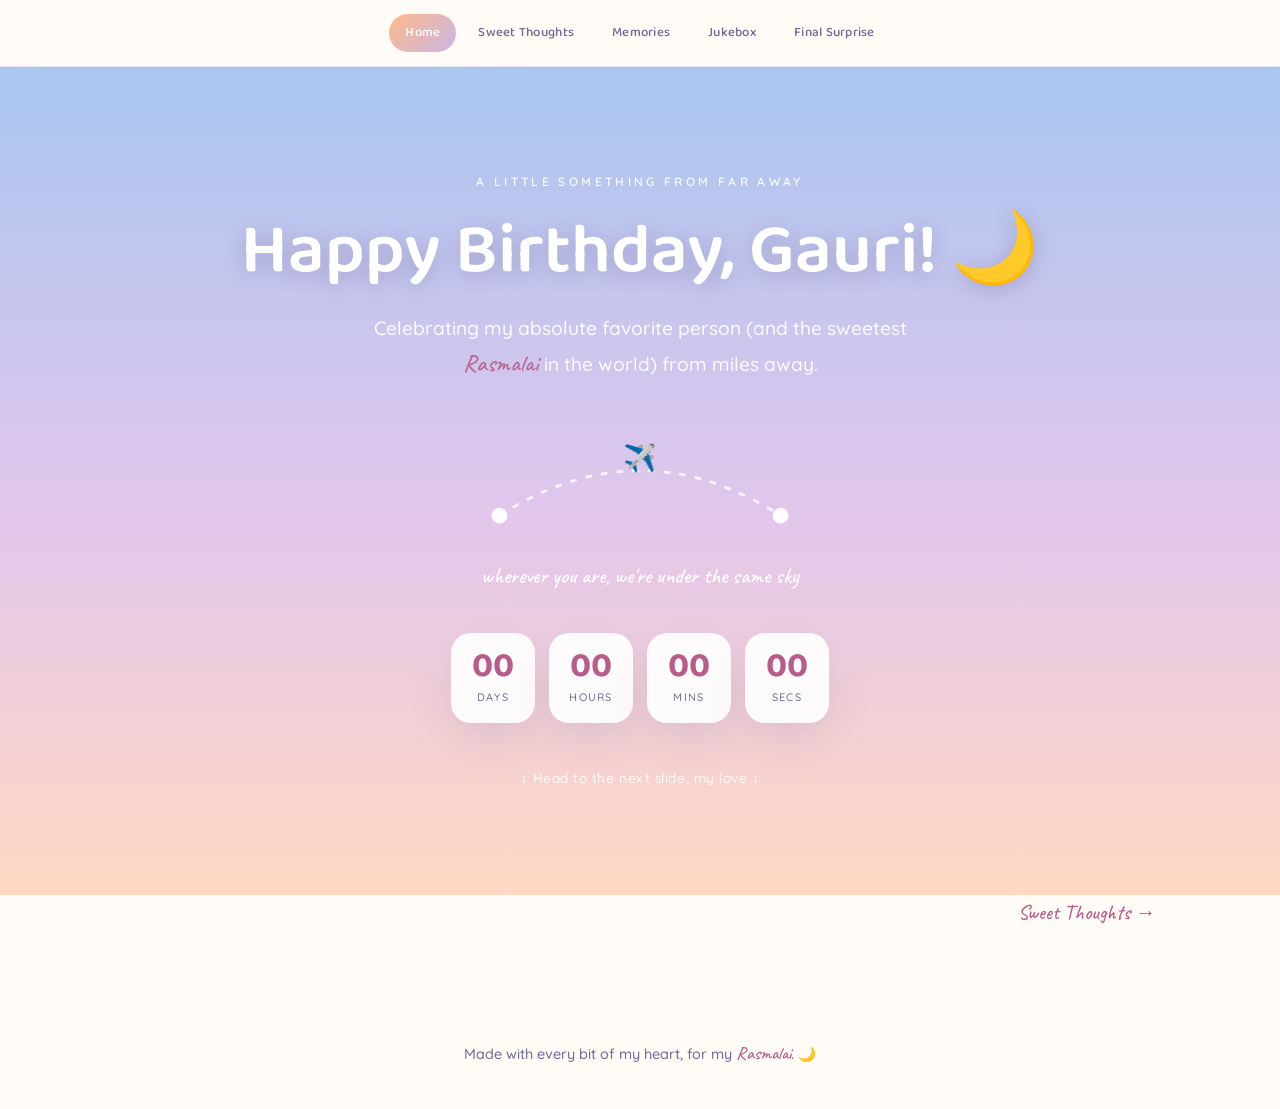
==== index.html @ 06c4f2ed "Add files via upload" ====
<!DOCTYPE html>
<html lang="en">
<head>
<meta charset="UTF-8" />
<meta name="viewport" content="width=device-width, initial-scale=1.0" />
<title>Happy Birthday, Gauri 🌙</title>
<link rel="preconnect" href="https://fonts.googleapis.com">
<link rel="preconnect" href="https://fonts.gstatic.com" crossorigin>
<link href="https://fonts.googleapis.com/css2?family=Baloo+2:wght@500;600;700;800&family=Caveat:wght@600;700&family=Quicksand:wght@400;500;600;700&display=swap" rel="stylesheet">
<link rel="stylesheet" href="css/style.css">
</head>
<body class="locked">

<div id="particle-layer" aria-hidden="true"></div>

<div id="lock-overlay">
  <div class="lock-card">
    <span class="lock-emoji">🔒🌙</span>
    <h2>Ah-ah-ah! No peeking yet, Rasmalai.</h2>
    <p>Good things come to those who wait! Let the timer tick down... 😉✨</p>
  </div>
</div>

<canvas id="confetti-canvas"></canvas>

<nav class="slide-nav">
  <a href="index.html" class="active">Home</a>
  <a href="thoughts.html">Sweet Thoughts</a>
  <a href="memories.html">Memories</a>
  <a href="jukebox.html">Jukebox</a>
  <a href="surprise.html">Final Surprise</a>
</nav>

<header class="hero">
  <div class="hero-eyebrow">A little something from far away</div>
  <h1>Happy Birthday, Gauri! 🌙</h1>
  <p class="subtitle">Celebrating my absolute favorite person (and the sweetest <span class="script">Rasmalai</span> in the world) from miles away.</p>

  <!-- Distance illustration: two pins joined by a dashed flight path -->
  <svg class="distance-map" viewBox="0 0 320 110" aria-hidden="true">
    <path class="flight-path" d="M35,85 Q160,5 285,85" />
    <circle class="pin" cx="35" cy="85" r="7"></circle>
    <circle class="pin" cx="285" cy="85" r="7"></circle>
    <text class="plane" x="145" y="42" font-size="24">✈️</text>
  </svg>
  <div class="same-sky-note">wherever you are, we're under the same sky</div>

  <div class="countdown" id="countdown" aria-live="polite">
    <div class="unit"><span class="num" id="cd-days">00</span><span class="label">Days</span></div>
    <div class="unit"><span class="num" id="cd-hours">00</span><span class="label">Hours</span></div>
    <div class="unit"><span class="num" id="cd-mins">00</span><span class="label">Mins</span></div>
    <div class="unit"><span class="num" id="cd-secs">00</span><span class="label">Secs</span></div>
  </div>

  <div class="scroll-hint">↓ Head to the next slide, my love ↓</div>
</header>

<div class="reveal-content">
  <div class="slide-footer-nav">
    <span></span>
    <a href="thoughts.html">Sweet Thoughts →</a>
  </div>
  <footer class="page-footer">Made with every bit of my heart, for my <span class="script">Rasmalai</span>. 🌙</footer>
</div>

<script src="js/data.js"></script>
<script src="js/lock.js"></script>
<script src="js/particles.js"></script>
<script src="js/countdown.js"></script>
</body>
</html>
---- css/style.css ----
/* ================================================================
   DESIGN TOKENS — Dreamy Pastel Sky
   The idea: no matter the distance, you're under the same sky.
   Palette moves like dusk — periwinkle blue fading into lavender,
   blush pink, and warm peach, with soft cream cards and a
   deep dusky-indigo for text (never pure black).
   ================================================================ */
:root{
  --sky-deep:     #A9C6F0;   /* upper sky, periwinkle */
  --sky-mid:      #E3C6EC;   /* lavender-pink transition */
  --sky-horizon:  #FFD9C2;   /* warm peach horizon glow */
  --cream:        #FFFBF6;   /* page background */
  --card:         #FFFFFF;
  --lavender:     #C9B6E4;
  --blush:        #FFD3E0;
  --peach:        #FFB98A;
  --gold:         #FFD873;
  --indigo:       #33314E;   /* primary text, dusky navy */
  --indigo-soft:  #6E6B8C;   /* secondary text */
  --shadow:       0 20px 55px -18px rgba(80, 70, 130, 0.28);
  --radius-lg:    28px;
  --radius-md:    20px;
  --display: 'Baloo 2', cursive;
  --script: 'Caveat', cursive;
  --sans: 'Quicksand', sans-serif;
}

*{ box-sizing:border-box; }
html{ scroll-behavior:smooth; }

body{
  margin:0;
  background:var(--cream);
  color:var(--indigo);
  font-family:var(--sans);
  font-weight:500;
  overflow-x:hidden;
  line-height:1.65;
}

::selection{ background:var(--blush); color:var(--indigo); }
a, button{ font-family:inherit; }
a:focus-visible, button:focus-visible{
  outline:2px solid var(--indigo);
  outline-offset:3px;
}
h1,h2,h3{ font-family:var(--display); font-weight:600; margin:0; color:var(--indigo); }
.eyebrow{
  font-family:var(--sans); letter-spacing:0.18em; text-transform:uppercase;
  font-size:0.72rem; color:#9A7FC4; font-weight:600;
}
.script{ font-family:var(--script); font-size:1.25em; color:#B85C8A; }

/* ================================================================
   SLIDE NAVIGATION — a floating pastel pill bar
   ================================================================ */
.slide-nav{
  position:sticky;
  top:0;
  z-index:40;
  display:flex;
  justify-content:center;
  gap:6px;
  flex-wrap:wrap;
  padding:14px 12px;
  background:rgba(255,251,246,0.85);
  backdrop-filter:blur(10px);
  border-bottom:1px solid rgba(201,182,228,0.35);
}
.slide-nav a{
  text-decoration:none;
  font-family:var(--display);
  font-size:0.82rem;
  letter-spacing:0.02em;
  color:var(--indigo-soft);
  padding:8px 16px;
  border-radius:999px;
  transition:background 0.2s ease, color 0.2s ease, transform 0.2s ease;
}
.slide-nav a:hover{ background:var(--blush); color:var(--indigo); transform:translateY(-1px); }
.slide-nav a.active{
  background:linear-gradient(135deg, var(--peach), var(--lavender));
  color:#fff;
}

.slide-footer-nav{
  display:flex;
  justify-content:space-between;
  max-width:1080px;
  margin:0 auto;
  padding:0 24px 50px;
}
.slide-footer-nav a{
  text-decoration:none;
  color:#B85C8A;
  font-family:var(--script);
  font-size:1.3rem;
}
.slide-footer-nav a:hover{ text-decoration:underline; }

/* ================================================================
   SIGNATURE ELEMENT — the cloud divider
   A soft scalloped cloud shape replaces plain hairlines between
   sections, echoing the sky theme.
   ================================================================ */
.cloud-divider{
  display:block;
  width:220px;
  height:34px;
  margin:20px auto 0;
  opacity:0.9;
}
.cloud-divider path{ fill:var(--card); }

/* ================================================================
   AMBIENT SKY LAYER — twinkling stars + drifting clouds
   ================================================================ */
#particle-layer{ position:fixed; inset:0; pointer-events:none; z-index:2; overflow:hidden; }
.star{
  position:absolute;
  border-radius:50%;
  background:var(--gold);
  box-shadow:0 0 6px rgba(255,216,115,0.9);
  animation:twinkle ease-in-out infinite;
}
@keyframes twinkle{
  0%,100%{ opacity:0.15; transform:scale(0.8); }
  50%{ opacity:1; transform:scale(1.15); }
}
.cloud-puff{
  position:absolute;
  opacity:0.55;
  filter:blur(0.5px);
  animation:driftAcross linear infinite;
  font-size:2.4rem;
}
@keyframes driftAcross{
  0%{ transform:translateX(-10vw); }
  100%{ transform:translateX(110vw); }
}

/* ================================================================
   SECTION LAYOUT
   ================================================================ */
.section{ max-width:1080px; margin:0 auto; padding:90px 24px; position:relative; z-index:3; }
.section--alt{ background:linear-gradient(180deg, rgba(227,198,236,0.25), rgba(255,217,194,0.2)); }
.section-head{ text-align:center; max-width:640px; margin:0 auto 56px; }
.section-head h2{ font-size:clamp(2rem, 4vw, 2.9rem); margin:10px 0 14px; }
.section-head p{ color:var(--indigo-soft); font-size:1.05rem; }

/* ================================================================
   HERO — dusk sky gradient with drifting clouds + connecting stars
   ================================================================ */
.hero{
  min-height:92vh;
  display:flex; flex-direction:column; align-items:center; justify-content:center;
  text-align:center; padding:40px 24px; position:relative; z-index:3;
  background:linear-gradient(180deg, var(--sky-deep) 0%, var(--sky-mid) 55%, var(--sky-horizon) 100%);
}
.hero-eyebrow{
  letter-spacing:0.28em; text-transform:uppercase; font-size:0.75rem;
  color:#fff; opacity:0.9; margin-bottom:20px; font-weight:600;
}
.hero h1{
  font-size:clamp(2.3rem, 7vw, 4.4rem); line-height:1.15; max-width:820px; color:#fff;
  text-shadow:0 4px 20px rgba(80,60,110,0.25);
}
.hero p.subtitle{
  max-width:560px; margin:20px auto 0; font-size:clamp(1rem, 2vw, 1.2rem);
  color:#fff; opacity:0.92;
}

/* Distance illustration: two pins joined by a dashed flight path */
.distance-map{
  margin:36px auto 0;
  max-width:360px;
  opacity:0.95;
}
.distance-map .flight-path{
  stroke:#fff;
  stroke-width:2.5;
  stroke-dasharray:6 8;
  fill:none;
  opacity:0.85;
}
.distance-map .pin{ fill:#fff; }
.distance-map .plane{
  animation:flyAlong 3.5s ease-in-out infinite;
}
@keyframes flyAlong{
  0%,100%{ transform:translate(0,0); }
  50%{ transform:translate(4px,-6px); }
}
.same-sky-note{
  margin-top:14px;
  font-family:var(--script);
  font-size:1.4rem;
  color:#fff;
}

.countdown{ margin-top:38px; display:flex; gap:14px; flex-wrap:wrap; justify-content:center; }
.countdown .unit{
  background:rgba(255,255,255,0.92);
  border-radius:var(--radius-md);
  box-shadow:var(--shadow);
  padding:16px 20px;
  min-width:84px;
}
.countdown .unit .num{
  font-family:var(--display); font-size:2.2rem; font-weight:700; color:#B85C8A; display:block; line-height:1;
}
.countdown .unit .label{
  font-size:0.68rem; letter-spacing:0.12em; text-transform:uppercase; color:var(--indigo-soft);
  display:block; margin-top:5px;
}
.scroll-hint{ margin-top:44px; font-size:0.85rem; color:#fff; opacity:0.85; letter-spacing:0.04em; }

/* ================================================================
   LOCK OVERLAY
   ================================================================ */
#lock-overlay{
  position:fixed; inset:0; z-index:50;
  background:linear-gradient(180deg, rgba(169,198,240,0.92), rgba(255,217,194,0.92));
  backdrop-filter:blur(14px); -webkit-backdrop-filter:blur(14px);
  display:flex; align-items:center; justify-content:center; text-align:center;
  padding:32px; transition:opacity 0.8s ease;
}
#lock-overlay .lock-card{ max-width:460px; background:rgba(255,255,255,0.9); padding:40px 32px; border-radius:28px; box-shadow:var(--shadow); }
#lock-overlay .lock-emoji{ font-size:3rem; display:block; margin-bottom:18px; }
#lock-overlay h2{ font-size:clamp(1.5rem, 4vw, 2.1rem); }
#lock-overlay p{ color:var(--indigo-soft); margin-top:14px; font-size:1.05rem; }
body.locked .reveal-content{ filter:blur(10px); user-select:none; pointer-events:none; }
body:not(.locked) #lock-overlay{ opacity:0; pointer-events:none; }

#confetti-canvas{ position:fixed; inset:0; z-index:60; pointer-events:none; }

/* ================================================================
   BUTTONS (shared) — soft pastel gradient pills
   ================================================================ */
.btn{
  appearance:none; border:none; cursor:pointer; font-family:var(--display); font-weight:600;
  font-size:1.02rem; padding:16px 34px; border-radius:999px;
  background:linear-gradient(135deg, var(--peach), #E9A0C4);
  color:#fff; box-shadow:0 14px 30px -10px rgba(233,160,196,0.6);
  transition:transform 0.25s ease, box-shadow 0.25s ease;
}
.btn:hover{ transform:translateY(-3px); box-shadow:0 18px 34px -12px rgba(233,160,196,0.7); }
.btn:active{ transform:translateY(-1px); }

/* ================================================================
   SWEET THOUGHT GENERATOR
   ================================================================ */
.thought-card{
  background:var(--card); border-radius:var(--radius-lg); box-shadow:var(--shadow);
  padding:clamp(32px, 6vw, 60px); text-align:center; max-width:640px; margin:0 auto;
  border:1px solid rgba(201,182,228,0.3);
}
.thought-display{
  min-height:110px; display:flex; align-items:center; justify-content:center;
  font-family:var(--display); font-size:clamp(1.15rem, 2.4vw, 1.5rem); font-weight:500;
  color:var(--indigo); padding:10px 6px;
}
.thought-display span{ opacity:0; transform:translateY(8px); transition:opacity 0.6s ease, transform 0.6s ease; }
.thought-display span.show{ opacity:1; transform:translateY(0); }
.thought-card .btn{ margin-top:18px; }

/* ================================================================
   MEMORY VAULT (photo grid)
   ================================================================ */
.memory-grid{ display:grid; grid-template-columns:repeat(3, 1fr); gap:18px; }
@media (max-width:720px){ .memory-grid{ grid-template-columns:repeat(2, 1fr); } }
.memory-tile{
  position:relative; aspect-ratio:4/5; border-radius:var(--radius-md); overflow:hidden;
  box-shadow:0 12px 28px -14px rgba(80,70,130,0.35); cursor:pointer;
  border:4px solid #fff;
}
.memory-tile img{ width:100%; height:100%; object-fit:cover; display:block; transition:transform 0.5s ease; }
.memory-tile:hover img, .memory-tile:focus-within img{ transform:scale(1.08); }
.memory-caption{
  position:absolute; inset:auto 0 0 0; padding:16px 14px;
  background:linear-gradient(to top, rgba(51,49,78,0.85), transparent);
  color:#fff; font-family:var(--display); font-size:0.95rem;
  opacity:0; transform:translateY(10px); transition:opacity 0.35s ease, transform 0.35s ease;
}
.memory-tile:hover .memory-caption, .memory-tile:focus-within .memory-caption{ opacity:1; transform:translateY(0); }

/* ================================================================
   JUKEBOX
   ================================================================ */
.jukebox{
  background:var(--card); border-radius:var(--radius-lg); box-shadow:var(--shadow);
  padding:clamp(28px, 5vw, 46px); max-width:640px; margin:0 auto;
  border:1px solid rgba(201,182,228,0.3);
}
.jukebox-track{ display:flex; align-items:center; gap:16px; }
.jukebox-art{
  width:64px; height:64px; border-radius:16px;
  background:linear-gradient(135deg, var(--lavender), var(--peach));
  flex-shrink:0; display:flex; align-items:center; justify-content:center; font-size:1.6rem;
}
.jukebox-meta{ flex:1; min-width:0; }
.jukebox-meta .title{ font-family:var(--display); font-size:1.15rem; font-weight:600; }
.jukebox-meta .artist{ font-size:0.85rem; color:var(--indigo-soft); }
.play-btn{
  width:52px; height:52px; border-radius:50%; border:none;
  background:linear-gradient(135deg, #E9A0C4, var(--lavender));
  color:#fff; font-size:1.1rem; cursor:pointer; display:flex; align-items:center;
  justify-content:center; flex-shrink:0; transition:transform 0.2s ease;
}
.play-btn:hover{ transform:scale(1.06); }
.progress-track{ margin-top:20px; height:7px; border-radius:999px; background:rgba(201,182,228,0.25); overflow:hidden; }
.progress-fill{ height:100%; width:0%; background:linear-gradient(90deg, var(--peach), var(--lavender)); border-radius:999px; transition:width 0.2s linear; }
.progress-time{ display:flex; justify-content:space-between; font-size:0.75rem; color:var(--indigo-soft); margin-top:6px; }
.spotify-slot{ margin-top:28px; border-radius:16px; overflow:hidden; }

/* ================================================================
   FINAL SURPRISE
   ================================================================ */
.final-surprise{ text-align:center; }
.glow-btn{
  background:linear-gradient(135deg, var(--gold), #E9A0C4);
  animation:pulseGlow 2.6s ease-in-out infinite;
}
@keyframes pulseGlow{
  0%,100%{ box-shadow:0 0 0 0 rgba(255,216,115,0.5); }
  50%{ box-shadow:0 0 0 18px rgba(255,216,115,0); }
}
#jewelry-modal{
  position:fixed; inset:0; z-index:70; display:none; align-items:center; justify-content:center;
  padding:24px; background:rgba(51,49,78,0.55); backdrop-filter:blur(6px);
}
#jewelry-modal.open{ display:flex; }
.modal-card{
  position:relative; background:var(--cream); border-radius:var(--radius-lg); max-width:480px;
  width:100%; padding:clamp(28px, 6vw, 48px); text-align:center;
  box-shadow:0 30px 80px -20px rgba(0,0,0,0.45); overflow:hidden;
}
.modal-close{ position:absolute; top:16px; right:18px; background:none; border:none; font-size:1.4rem; color:var(--indigo-soft); cursor:pointer; z-index:2; }
.jewelry-box-placeholder{
  width:100%; aspect-ratio:1/1; max-width:260px; margin:0 auto 22px; border-radius:24px;
  background:linear-gradient(135deg, var(--blush), var(--gold));
  display:flex; align-items:center; justify-content:center; font-size:3rem; box-shadow:var(--shadow);
  overflow:hidden;
}
.jewelry-box-placeholder img{ width:100%; height:100%; object-fit:cover; }
.modal-card p{ font-family:var(--display); font-size:1.15rem; font-weight:500; color:var(--indigo); position:relative; z-index:2; }
.modal-sparkle{ position:absolute; font-size:1rem; opacity:0.8; animation:sparkleFloat 3s ease-in-out infinite; pointer-events:none; }
@keyframes sparkleFloat{
  0%,100%{ transform:translateY(0) scale(1); opacity:0.5; }
  50%{ transform:translateY(-14px) scale(1.2); opacity:1; }
}

footer.page-footer{ text-align:center; padding:60px 24px 40px; color:var(--indigo-soft); font-size:0.9rem; position:relative; z-index:3; }

@media (prefers-reduced-motion: reduce){
  *, *::before, *::after{
    animation-duration:0.01ms !important;
    animation-iteration-count:1 !important;
    transition-duration:0.01ms !important;
    scroll-behavior:auto !important;
  }
}
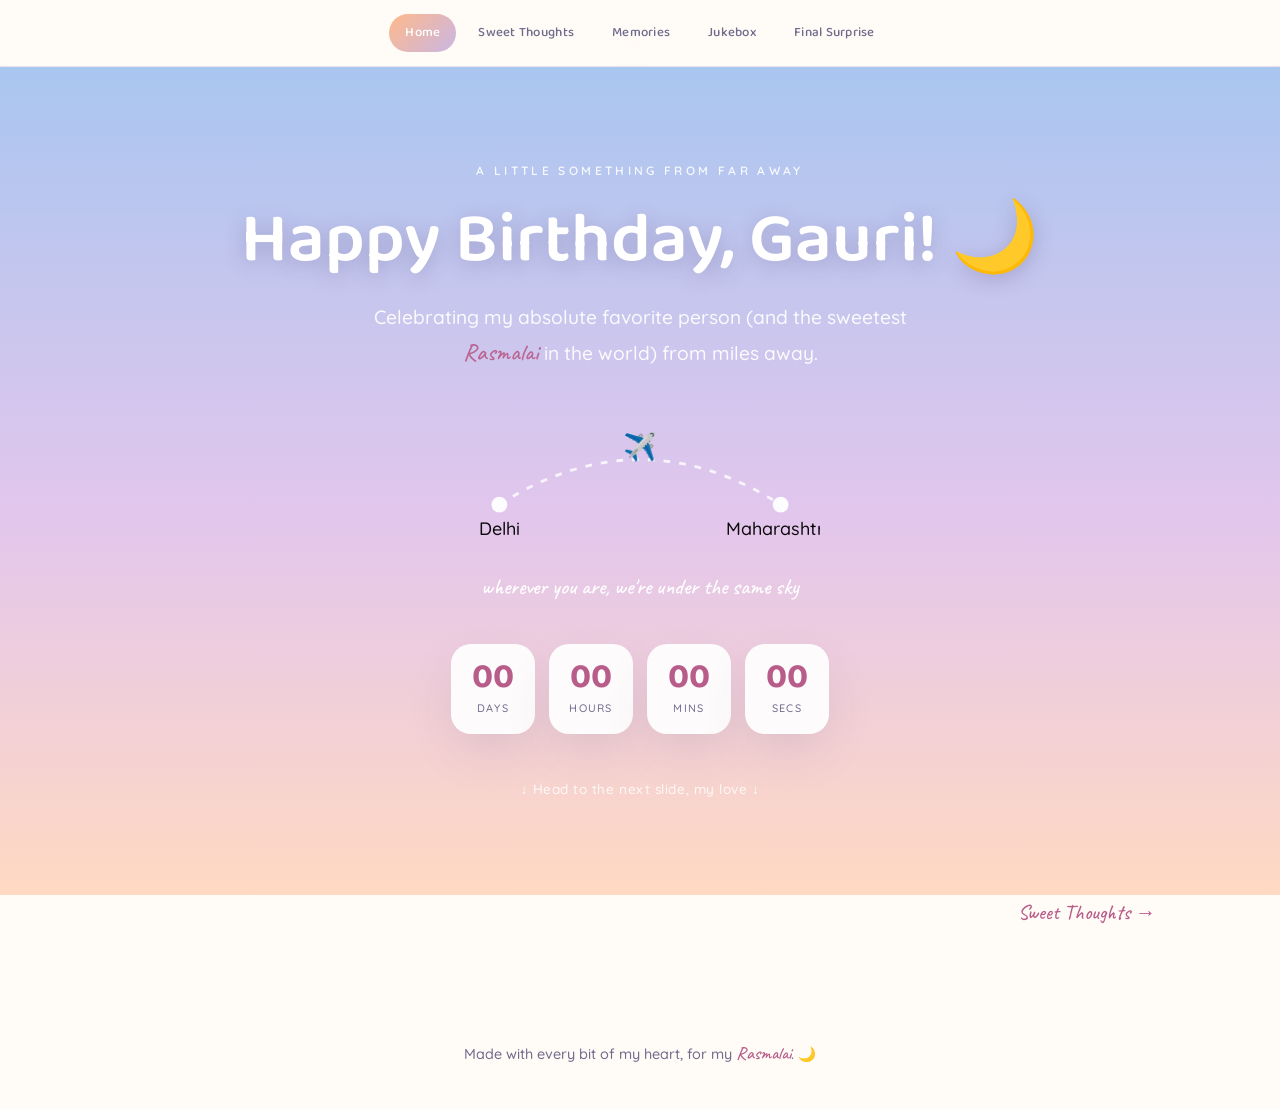
==== commit 0874aa34: "Enhance distance map with city labels Added city labels to the distance illustration in the SVG." ====
--- a/index.html
+++ b/index.html
@@ -37,12 +37,14 @@
   <p class="subtitle">Celebrating my absolute favorite person (and the sweetest <span class="script">Rasmalai</span> in the world) from miles away.</p>
 
   <!-- Distance illustration: two pins joined by a dashed flight path -->
-  <svg class="distance-map" viewBox="0 0 320 110" aria-hidden="true">
-    <path class="flight-path" d="M35,85 Q160,5 285,85" />
-    <circle class="pin" cx="35" cy="85" r="7"></circle>
-    <circle class="pin" cx="285" cy="85" r="7"></circle>
-    <text class="plane" x="145" y="42" font-size="24">✈️</text>
-  </svg>
+  <svg class="distance-map" viewBox="0 0 320 130" aria-hidden="true">
+  <path class="flight-path" d="M35,85 Q160,5 285,85" />
+  <circle class="pin" cx="35" cy="85" r="7"></circle>
+  <circle class="pin" cx="285" cy="85" r="7"></circle>
+  <text class="plane" x="145" y="42" font-size="24">✈️</text>
+  <text class="city-label" x="35" y="112" text-anchor="middle">Delhi</text>
+  <text class="city-label" x="285" y="112" text-anchor="middle">Maharashtra</text>
+</svg>
   <div class="same-sky-note">wherever you are, we're under the same sky</div>
 
   <div class="countdown" id="countdown" aria-live="polite">
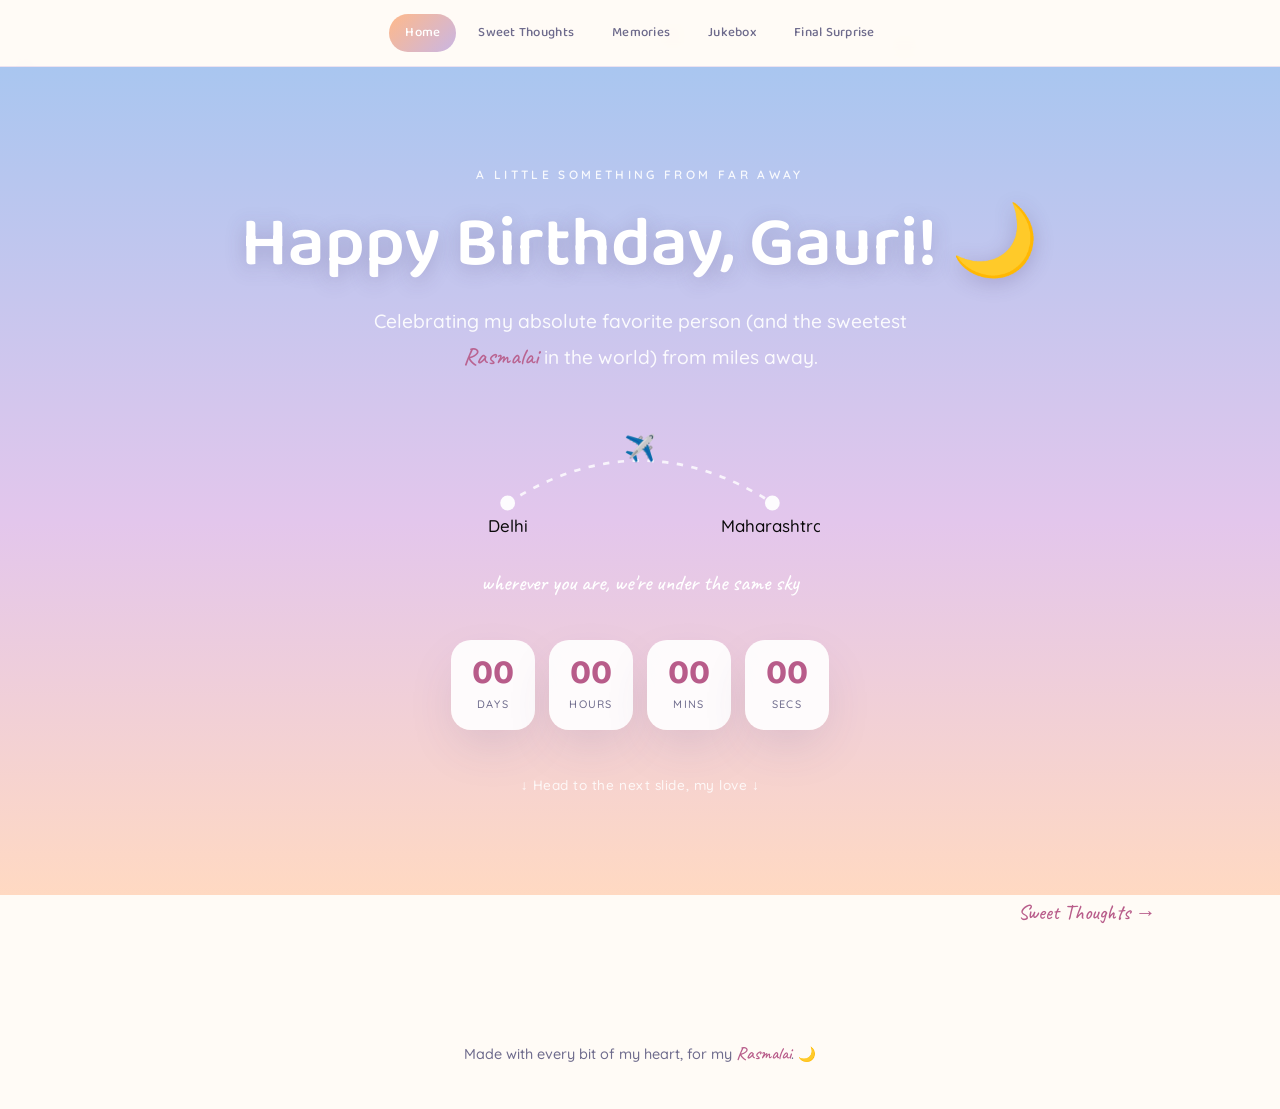
==== commit 2fc5c378: "Modify distance illustration in index.html Updated the distance illustration SVG with new coordinate" ====
--- a/index.html
+++ b/index.html
@@ -37,13 +37,13 @@
   <p class="subtitle">Celebrating my absolute favorite person (and the sweetest <span class="script">Rasmalai</span> in the world) from miles away.</p>
 
   <!-- Distance illustration: two pins joined by a dashed flight path -->
-  <svg class="distance-map" viewBox="0 0 320 130" aria-hidden="true">
-  <path class="flight-path" d="M35,85 Q160,5 285,85" />
-  <circle class="pin" cx="35" cy="85" r="7"></circle>
-  <circle class="pin" cx="285" cy="85" r="7"></circle>
-  <text class="plane" x="145" y="42" font-size="24">✈️</text>
-  <text class="city-label" x="35" y="112" text-anchor="middle">Delhi</text>
-  <text class="city-label" x="285" y="112" text-anchor="middle">Maharashtra</text>
+<svg class="distance-map" viewBox="0 0 340 130" aria-hidden="true">
+  <path class="flight-path" d="M45,85 Q170,5 295,85" />
+  <circle class="pin" cx="45" cy="85" r="7"></circle>
+  <circle class="pin" cx="295" cy="85" r="7"></circle>
+  <text class="plane" x="155" y="42" font-size="24">✈️</text>
+  <text class="city-label" x="45" y="112" text-anchor="middle">Delhi</text>
+  <text class="city-label" x="295" y="112" text-anchor="middle">Maharashtra</text>
 </svg>
   <div class="same-sky-note">wherever you are, we're under the same sky</div>
 
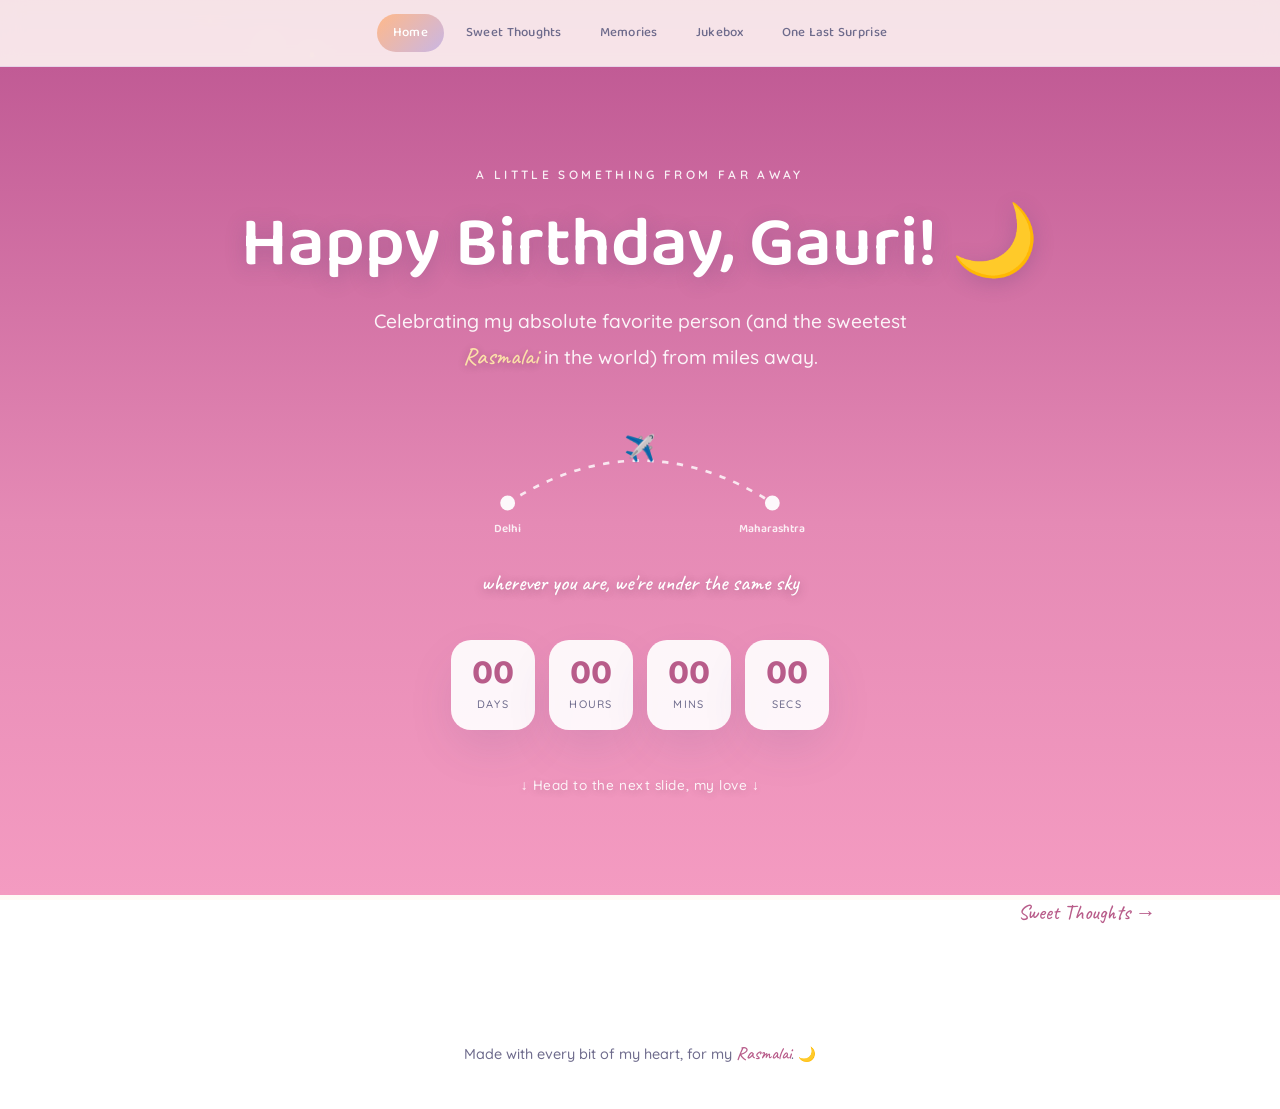
==== commit fb4cd669: "Rename link text from 'Final Surprise' to 'One Last Surprise'" ====
--- a/index.html
+++ b/index.html
@@ -28,7 +28,7 @@
   <a href="thoughts.html">Sweet Thoughts</a>
   <a href="memories.html">Memories</a>
   <a href="jukebox.html">Jukebox</a>
-  <a href="surprise.html">Final Surprise</a>
+  <a href="surprise.html">One Last Surprise</a>
 </nav>
 
 <header class="hero">
--- a/css/style.css
+++ b/css/style.css
@@ -9,6 +9,9 @@
   --sky-deep:     #A9C6F0;   /* upper sky, periwinkle */
   --sky-mid:      #E3C6EC;   /* lavender-pink transition */
   --sky-horizon:  #FFD9C2;   /* warm peach horizon glow */
+  --hero-pink-deep:  #C15B95;  /* rich rose, top of hero */
+  --hero-pink-mid:   #E58AB5;  /* rose-pink */
+  --hero-pink-light: #F49BC1;  /* soft blush, bottom of hero */
   --cream:        #FFFBF6;   /* page background */
   --card:         #FFFFFF;
   --lavender:     #C9B6E4;
@@ -30,7 +33,8 @@
 
 body{
   margin:0;
-  background:var(--cream);
+  background:linear-gradient(180deg, var(--hero-pink-deep) 0%, var(--hero-pink-mid) 35%, var(--hero-pink-light) 65%, var(--cream) 100%);
+  background-attachment:fixed;
   color:var(--indigo);
   font-family:var(--sans);
   font-weight:500;
@@ -47,9 +51,13 @@
 h1,h2,h3{ font-family:var(--display); font-weight:600; margin:0; color:var(--indigo); }
 .eyebrow{
   font-family:var(--sans); letter-spacing:0.18em; text-transform:uppercase;
-  font-size:0.72rem; color:#9A7FC4; font-weight:600;
+  font-size:0.72rem; color:#FFE9A8; font-weight:600;
 }
 .script{ font-family:var(--script); font-size:1.25em; color:#B85C8A; }
+.hero .script{
+  color:#FFE9A8;
+  text-shadow:0 2px 10px rgba(80,40,70,0.35);
+}
 
 /* ================================================================
    SLIDE NAVIGATION — a floating pastel pill bar
@@ -143,10 +151,10 @@
    SECTION LAYOUT
    ================================================================ */
 .section{ max-width:1080px; margin:0 auto; padding:90px 24px; position:relative; z-index:3; }
-.section--alt{ background:linear-gradient(180deg, rgba(227,198,236,0.25), rgba(255,217,194,0.2)); }
+.section--alt{ background:transparent; }
 .section-head{ text-align:center; max-width:640px; margin:0 auto 56px; }
-.section-head h2{ font-size:clamp(2rem, 4vw, 2.9rem); margin:10px 0 14px; }
-.section-head p{ color:var(--indigo-soft); font-size:1.05rem; }
+.section-head h2{ font-size:clamp(2rem, 4vw, 2.9rem); margin:10px 0 14px; color:#fff; text-shadow:0 2px 10px rgba(80,40,70,0.35); }
+.section-head p{ color:#fff; opacity:0.92; font-size:1.05rem; text-shadow:0 2px 8px rgba(80,40,70,0.3); }
 
 /* ================================================================
    HERO — dusk sky gradient with drifting clouds + connecting stars
@@ -155,7 +163,7 @@
   min-height:92vh;
   display:flex; flex-direction:column; align-items:center; justify-content:center;
   text-align:center; padding:40px 24px; position:relative; z-index:3;
-  background:linear-gradient(180deg, var(--sky-deep) 0%, var(--sky-mid) 55%, var(--sky-horizon) 100%);
+  background:linear-gradient(180deg, var(--hero-pink-deep) 0%, var(--hero-pink-mid) 55%, var(--hero-pink-light) 100%);
 }
 .hero-eyebrow{
   letter-spacing:0.28em; text-transform:uppercase; font-size:0.75rem;
@@ -187,6 +195,13 @@
 .distance-map .plane{
   animation:flyAlong 3.5s ease-in-out infinite;
 }
+.distance-map .city-label{
+  font-family:var(--display);
+  font-size:11px;
+  font-weight:600;
+  fill:#fff;
+  opacity:0.9;
+}
 @keyframes flyAlong{
   0%,100%{ transform:translate(0,0); }
   50%{ transform:translate(4px,-6px); }
@@ -196,6 +211,7 @@
   font-family:var(--script);
   font-size:1.4rem;
   color:#fff;
+  text-shadow:0 2px 10px rgba(80,40,70,0.35);
 }
 
 .countdown{ margin-top:38px; display:flex; gap:14px; flex-wrap:wrap; justify-content:center; }
@@ -213,14 +229,14 @@
   font-size:0.68rem; letter-spacing:0.12em; text-transform:uppercase; color:var(--indigo-soft);
   display:block; margin-top:5px;
 }
-.scroll-hint{ margin-top:44px; font-size:0.85rem; color:#fff; opacity:0.85; letter-spacing:0.04em; }
+.scroll-hint{ margin-top:44px; font-size:0.85rem; color:#fff; opacity:0.9; letter-spacing:0.04em; text-shadow:0 2px 10px rgba(80,40,70,0.3); }
 
 /* ================================================================
    LOCK OVERLAY
    ================================================================ */
 #lock-overlay{
   position:fixed; inset:0; z-index:50;
-  background:linear-gradient(180deg, rgba(169,198,240,0.92), rgba(255,217,194,0.92));
+  background:linear-gradient(180deg, rgba(193,91,149,0.92), rgba(251,199,220,0.92));
   backdrop-filter:blur(14px); -webkit-backdrop-filter:blur(14px);
   display:flex; align-items:center; justify-content:center; text-align:center;
   padding:32px; transition:opacity 0.8s ease;
@@ -268,21 +284,28 @@
    MEMORY VAULT (photo grid)
    ================================================================ */
 .memory-grid{ display:grid; grid-template-columns:repeat(3, 1fr); gap:18px; }
-@media (max-width:720px){ .memory-grid{ grid-template-columns:repeat(2, 1fr); } }
+@media (max-width:720px){ .memory-grid{ grid-template-columns:repeat(2, 1fr); gap:14px; } }
 .memory-tile{
-  position:relative; aspect-ratio:4/5; border-radius:var(--radius-md); overflow:hidden;
+  position:relative; border-radius:var(--radius-md); overflow:hidden;
   box-shadow:0 12px 28px -14px rgba(80,70,130,0.35); cursor:pointer;
-  border:4px solid #fff;
-}
-.memory-tile img{ width:100%; height:100%; object-fit:cover; display:block; transition:transform 0.5s ease; }
-.memory-tile:hover img, .memory-tile:focus-within img{ transform:scale(1.08); }
+  border:4px solid #fff; background:#fff;
+}
+.memory-photo{ aspect-ratio:4/5; overflow:hidden; }
+.memory-photo img{ width:100%; height:100%; object-fit:cover; display:block; transition:transform 0.5s ease; }
+.memory-tile:hover .memory-photo img, .memory-tile:focus-within .memory-photo img{ transform:scale(1.06); }
 .memory-caption{
-  position:absolute; inset:auto 0 0 0; padding:16px 14px;
-  background:linear-gradient(to top, rgba(51,49,78,0.85), transparent);
-  color:#fff; font-family:var(--display); font-size:0.95rem;
-  opacity:0; transform:translateY(10px); transition:opacity 0.35s ease, transform 0.35s ease;
-}
-.memory-tile:hover .memory-caption, .memory-tile:focus-within .memory-caption{ opacity:1; transform:translateY(0); }
+  padding:10px 8px 14px;
+  text-align:center;
+  background:#fff;
+  color:var(--indigo);
+  font-family:var(--display);
+  font-size:0.82rem;
+  font-weight:600;
+  line-height:1.3;
+}
+@media (max-width:480px){
+  .memory-caption{ font-size:0.75rem; padding:8px 6px 12px; }
+}
 
 /* ================================================================
    JUKEBOX
@@ -314,40 +337,96 @@
 .spotify-slot{ margin-top:28px; border-radius:16px; overflow:hidden; }
 
 /* ================================================================
-   FINAL SURPRISE
-   ================================================================ */
-.final-surprise{ text-align:center; }
-.glow-btn{
-  background:linear-gradient(135deg, var(--gold), #E9A0C4);
-  animation:pulseGlow 2.6s ease-in-out infinite;
-}
-@keyframes pulseGlow{
-  0%,100%{ box-shadow:0 0 0 0 rgba(255,216,115,0.5); }
-  50%{ box-shadow:0 0 0 18px rgba(255,216,115,0); }
-}
-#jewelry-modal{
-  position:fixed; inset:0; z-index:70; display:none; align-items:center; justify-content:center;
-  padding:24px; background:rgba(51,49,78,0.55); backdrop-filter:blur(6px);
-}
-#jewelry-modal.open{ display:flex; }
-.modal-card{
-  position:relative; background:var(--cream); border-radius:var(--radius-lg); max-width:480px;
-  width:100%; padding:clamp(28px, 6vw, 48px); text-align:center;
-  box-shadow:0 30px 80px -20px rgba(0,0,0,0.45); overflow:hidden;
-}
-.modal-close{ position:absolute; top:16px; right:18px; background:none; border:none; font-size:1.4rem; color:var(--indigo-soft); cursor:pointer; z-index:2; }
-.jewelry-box-placeholder{
-  width:100%; aspect-ratio:1/1; max-width:260px; margin:0 auto 22px; border-radius:24px;
-  background:linear-gradient(135deg, var(--blush), var(--gold));
-  display:flex; align-items:center; justify-content:center; font-size:3rem; box-shadow:var(--shadow);
-  overflow:hidden;
-}
-.jewelry-box-placeholder img{ width:100%; height:100%; object-fit:cover; }
-.modal-card p{ font-family:var(--display); font-size:1.15rem; font-weight:500; color:var(--indigo); position:relative; z-index:2; }
-.modal-sparkle{ position:absolute; font-size:1rem; opacity:0.8; animation:sparkleFloat 3s ease-in-out infinite; pointer-events:none; }
-@keyframes sparkleFloat{
-  0%,100%{ transform:translateY(0) scale(1); opacity:0.5; }
-  50%{ transform:translateY(-14px) scale(1.2); opacity:1; }
+   CAT + BOUQUET (final surprise page, above the lamp/cake)
+   ================================================================ */
+.bouquet-section .section-head p{ max-width:520px; }
+.cat-bouquet-card{ display:flex; justify-content:center; margin-top:8px; }
+.cat-bouquet{
+  width:220px;
+  max-width:60vw;
+  height:auto;
+  border-radius:20px;
+  filter:drop-shadow(0 14px 20px rgba(80,70,130,0.25));
+  animation:bobFloat 3.4s ease-in-out infinite;
+}
+@keyframes bobFloat{
+  0%,100%{ transform:translateY(0); }
+  50%{ transform:translateY(-8px); }
+}
+
+/* ================================================================
+   LAMP-PULL + CAKE-CUT SURPRISE
+   ================================================================ */
+.lamp-stage{ text-align:center; margin-bottom:10px; }
+.lamp-svg{ width:130px; height:auto; margin:0 auto; display:block; }
+#lamp-pull{
+  cursor:pointer;
+  transform-box: fill-box;
+  transform-origin: center;
+  transition:transform 0.15s ease;
+}
+#lamp-pull:hover{ transform:translateY(4px); }
+#lamp-pull.pulled{ animation:knobPull 0.6s ease; }
+@keyframes knobPull{
+  0%{ transform:translateY(0); }
+  35%{ transform:translateY(24px); }
+  60%{ transform:translateY(10px); }
+  100%{ transform:translateY(0); }
+}
+#lamp-bulb{ transition:fill 0.4s ease, filter 0.4s ease; }
+#lamp-bulb.lit{ fill:#FFD873; filter:drop-shadow(0 0 16px rgba(255,216,115,0.95)); }
+.lamp-hint, .cake-hint{
+  font-family:var(--display); font-size:0.85rem; color:var(--indigo-soft);
+  margin-top:6px; transition:opacity 0.4s ease;
+}
+
+.cake-stage{
+  text-align:center;
+  margin-top:6px;
+  opacity:0;
+  transform:translateY(40px) scale(0.9);
+  transition:opacity 0.6s ease, transform 0.6s cubic-bezier(.34,1.56,.64,1);
+}
+.cake-stage.visible{ opacity:1; transform:translateY(0) scale(1); }
+.cake-svg{
+  width:220px; max-width:70vw; height:auto;
+  touch-action:pan-y; cursor:grab; margin-top:6px;
+}
+#cake-left, #cake-right{
+  transition:transform 0.6s cubic-bezier(.34,1.56,.64,1);
+  transform-box: fill-box;
+}
+#cake-left.cut{ transform:translate(-18px,4px) rotate(-8deg); }
+#cake-right.cut{ transform:translate(18px,4px) rotate(8deg); }
+#cake-heart{ transition:opacity 0.6s ease 0.3s; }
+
+.bday-message{
+  margin-top:22px;
+  display:flex; flex-wrap:wrap; justify-content:center; gap:8px 10px;
+  opacity:0; pointer-events:none; transition:opacity 0.2s ease;
+  padding:0 12px;
+}
+.bday-message.show{ opacity:1; pointer-events:auto; }
+.pop-word{
+  font-family:var(--display); font-weight:700;
+  font-size:clamp(1.2rem, 4.2vw, 1.9rem);
+  color:var(--indigo);
+  display:inline-block;
+  transform:scale(0);
+  opacity:0;
+}
+.bday-message.show .pop-word{
+  animation:popIn 0.6s cubic-bezier(.34,1.56,.64,1) forwards;
+  animation-delay:var(--d);
+}
+.pop-word.script-word{ font-family:var(--script); color:#B85C8A; font-size:clamp(1.5rem, 5vw, 2.3rem); }
+@keyframes popIn{
+  0%{ transform:scale(0) rotate(-8deg); opacity:0; }
+  60%{ transform:scale(1.25) rotate(4deg); opacity:1; }
+  100%{ transform:scale(1) rotate(0deg); opacity:1; }
+}
+@media (prefers-reduced-motion: reduce){
+  .bday-message.show .pop-word{ animation:none; transform:scale(1); opacity:1; }
 }
 
 footer.page-footer{ text-align:center; padding:60px 24px 40px; color:var(--indigo-soft); font-size:0.9rem; position:relative; z-index:3; }
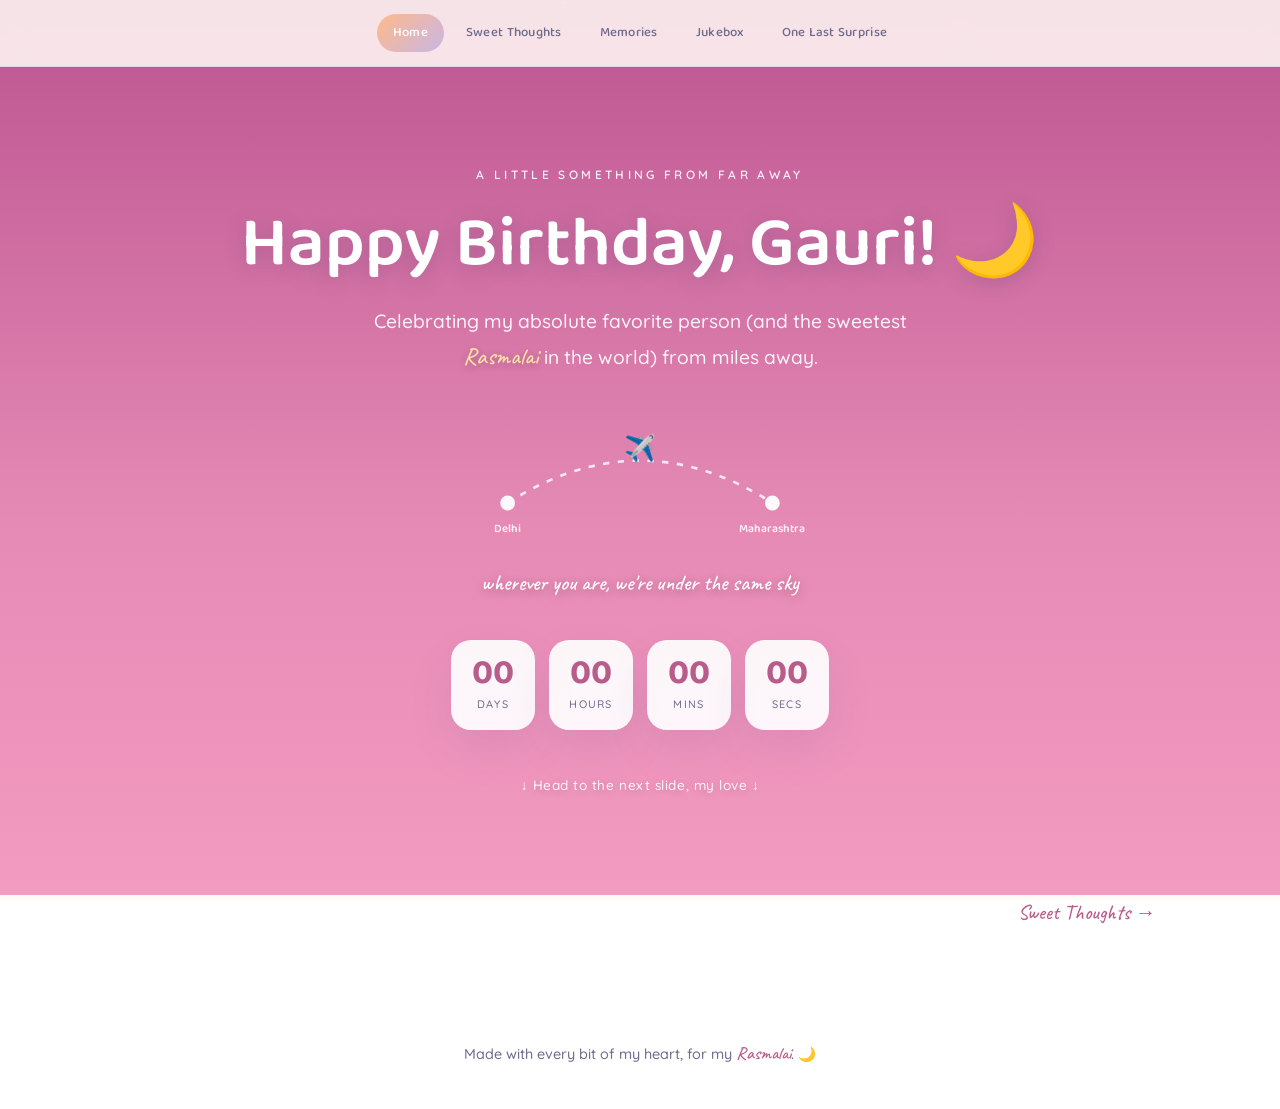
==== commit 2afe7592: "Update body class in index.html Removed 'locked' class from body element." ====
--- a/index.html
+++ b/index.html
@@ -9,7 +9,7 @@
 <link href="https://fonts.googleapis.com/css2?family=Baloo+2:wght@500;600;700;800&family=Caveat:wght@600;700&family=Quicksand:wght@400;500;600;700&display=swap" rel="stylesheet">
 <link rel="stylesheet" href="css/style.css">
 </head>
-<body class="locked">
+<body>
 
 <div id="particle-layer" aria-hidden="true"></div>
 
--- a/css/style.css
+++ b/css/style.css
@@ -1,25 +1,21 @@
 /* ================================================================
    DESIGN TOKENS — Dreamy Pastel Sky
-   The idea: no matter the distance, you're under the same sky.
-   Palette moves like dusk — periwinkle blue fading into lavender,
-   blush pink, and warm peach, with soft cream cards and a
-   deep dusky-indigo for text (never pure black).
    ================================================================ */
 :root{
-  --sky-deep:     #A9C6F0;   /* upper sky, periwinkle */
-  --sky-mid:      #E3C6EC;   /* lavender-pink transition */
-  --sky-horizon:  #FFD9C2;   /* warm peach horizon glow */
-  --hero-pink-deep:  #C15B95;  /* rich rose, top of hero */
-  --hero-pink-mid:   #E58AB5;  /* rose-pink */
-  --hero-pink-light: #F49BC1;  /* soft blush, bottom of hero */
-  --cream:        #FFFBF6;   /* page background */
+  --sky-deep:     #A9C6F0;
+  --sky-mid:      #E3C6EC;
+  --sky-horizon:  #FFD9C2;
+  --hero-pink-deep:  #C15B95;
+  --hero-pink-mid:   #E58AB5;
+  --hero-pink-light: #F49BC1;
+  --cream:        #FFFBF6;
   --card:         #FFFFFF;
   --lavender:     #C9B6E4;
   --blush:        #FFD3E0;
   --peach:        #FFB98A;
   --gold:         #FFD873;
-  --indigo:       #33314E;   /* primary text, dusky navy */
-  --indigo-soft:  #6E6B8C;   /* secondary text */
+  --indigo:       #33314E;
+  --indigo-soft:  #6E6B8C;
   --shadow:       0 20px 55px -18px rgba(80, 70, 130, 0.28);
   --radius-lg:    28px;
   --radius-md:    20px;
@@ -60,7 +56,7 @@
 }
 
 /* ================================================================
-   SLIDE NAVIGATION — a floating pastel pill bar
+   SLIDE NAVIGATION
    ================================================================ */
 .slide-nav{
   position:sticky;
@@ -106,11 +102,6 @@
 }
 .slide-footer-nav a:hover{ text-decoration:underline; }
 
-/* ================================================================
-   SIGNATURE ELEMENT — the cloud divider
-   A soft scalloped cloud shape replaces plain hairlines between
-   sections, echoing the sky theme.
-   ================================================================ */
 .cloud-divider{
   display:block;
   width:220px;
@@ -121,7 +112,7 @@
 .cloud-divider path{ fill:var(--card); }
 
 /* ================================================================
-   AMBIENT SKY LAYER — twinkling stars + drifting clouds
+   AMBIENT SKY LAYER
    ================================================================ */
 #particle-layer{ position:fixed; inset:0; pointer-events:none; z-index:2; overflow:hidden; }
 .star{
@@ -157,7 +148,7 @@
 .section-head p{ color:#fff; opacity:0.92; font-size:1.05rem; text-shadow:0 2px 8px rgba(80,40,70,0.3); }
 
 /* ================================================================
-   HERO — dusk sky gradient with drifting clouds + connecting stars
+   HERO
    ================================================================ */
 .hero{
   min-height:92vh;
@@ -178,7 +169,6 @@
   color:#fff; opacity:0.92;
 }
 
-/* Distance illustration: two pins joined by a dashed flight path */
 .distance-map{
   margin:36px auto 0;
   max-width:360px;
@@ -251,7 +241,7 @@
 #confetti-canvas{ position:fixed; inset:0; z-index:60; pointer-events:none; }
 
 /* ================================================================
-   BUTTONS (shared) — soft pastel gradient pills
+   BUTTONS
    ================================================================ */
 .btn{
   appearance:none; border:none; cursor:pointer; font-family:var(--display); font-weight:600;
@@ -279,32 +269,155 @@
 .thought-display span{ opacity:0; transform:translateY(8px); transition:opacity 0.6s ease, transform 0.6s ease; }
 .thought-display span.show{ opacity:1; transform:translateY(0); }
 .thought-card .btn{ margin-top:18px; }
-
-/* ================================================================
-   MEMORY VAULT (photo grid)
-   ================================================================ */
-.memory-grid{ display:grid; grid-template-columns:repeat(3, 1fr); gap:18px; }
-@media (max-width:720px){ .memory-grid{ grid-template-columns:repeat(2, 1fr); gap:14px; } }
+/* ================================================================
+   GALLERY HINT
+   ================================================================ */
+.gallery-hint{
+  text-align:center;
+  font-family:var(--display);
+  font-size:0.85rem;
+  color:#fff;
+  opacity:0.9;
+  text-shadow:0 2px 8px rgba(80,40,70,0.3);
+  margin:0 auto 18px;
+}
+
+/* ================================================================
+   MEMORY VAULT (PHOTO GRID)
+   ================================================================ */
+.memory-grid{ 
+  display:grid; 
+  grid-template-columns:repeat(3, 1fr); 
+  gap:18px; 
+}
+
+/* ================================================================
+   MEMORY VAULT (PHOTO GRID)
+   ================================================================ */
+
+
+.memory-grid{ 
+  display:grid; 
+  grid-template-columns:repeat(3, 1fr); 
+  gap:18px; 
+}
+
 .memory-tile{
-  position:relative; border-radius:var(--radius-md); overflow:hidden;
-  box-shadow:0 12px 28px -14px rgba(80,70,130,0.35); cursor:pointer;
-  border:4px solid #fff; background:#fff;
-}
-.memory-photo{ aspect-ratio:4/5; overflow:hidden; }
-.memory-photo img{ width:100%; height:100%; object-fit:cover; display:block; transition:transform 0.5s ease; }
-.memory-tile:hover .memory-photo img, .memory-tile:focus-within .memory-photo img{ transform:scale(1.06); }
+  position:relative; 
+  border-radius:var(--radius-md); 
+  overflow:hidden;
+  box-shadow:0 12px 28px -14px rgba(80,70,130,0.35); 
+  cursor:pointer;
+  border:4px solid #fff; 
+  background:#fff;
+  display:flex;
+  flex-direction:column;
+}
+
+.memory-photo{ 
+  width:100%;
+  aspect-ratio:4/5; 
+  overflow:hidden; 
+}
+
+.memory-photo img{ 
+  width:100%; 
+  height:100%; 
+  object-fit:cover; 
+  display:block; 
+  transition:transform 0.5s ease; 
+}
+
+.memory-tile:hover .memory-photo img, 
+.memory-tile:focus-within .memory-photo img{ 
+  transform:scale(1.06); 
+}
+
 .memory-caption{
   padding:10px 8px 14px;
   text-align:center;
   background:#fff;
   color:var(--indigo);
   font-family:var(--display);
-  font-size:0.82rem;
+  font-size:0.85rem;
   font-weight:600;
   line-height:1.3;
-}
+  margin-top:auto;
+}
+
+/* Tablet Layout */
+@media (max-width:720px){ 
+  .memory-grid{ 
+    grid-template-columns:repeat(2, 1fr); 
+    gap:14px; 
+  } 
+}
+
+/* Mobile Layout: 2 equal columns x 3 rows */
 @media (max-width:480px){
-  .memory-caption{ font-size:0.75rem; padding:8px 6px 12px; }
+  .memory-grid{ 
+    grid-template-columns:repeat(2, 1fr); 
+    gap:10px; 
+    padding:0;
+    max-width:100%; 
+    margin:0 auto; 
+  }
+
+  .memory-photo{
+    height:160px; /* Fixed height so all 6 cards are perfectly equal */
+    aspect-ratio: auto;
+  }
+
+  .memory-caption{ 
+    font-size:0.78rem; 
+    padding:8px 4px; 
+  }
+}
+
+/* Tap-to-enlarge polaroid popup */
+.memory-lightbox{
+  position:fixed; inset:0; z-index:75;
+  display:none; align-items:center; justify-content:center;
+  padding:24px;
+  background:rgba(51,49,78,0.72);
+  backdrop-filter:blur(4px);
+}
+.memory-lightbox.open{ display:flex; }
+.polaroid-card{
+  position:relative;
+  background:#fff;
+  padding:14px 14px 26px;
+  border-radius:6px;
+  max-width:340px;
+  width:100%;
+  box-shadow:0 30px 70px -20px rgba(0,0,0,0.5);
+  transform:rotate(-1.5deg);
+  animation:polaroidPop 0.3s cubic-bezier(.34,1.56,.64,1);
+}
+@keyframes polaroidPop{
+  0%{ transform:rotate(-1.5deg) scale(0.85); opacity:0; }
+  100%{ transform:rotate(-1.5deg) scale(1); opacity:1; }
+}
+.polaroid-card img{
+  width:100%;
+  aspect-ratio:4/5;
+  object-fit:cover;
+  border-radius:2px;
+  display:block;
+}
+.polaroid-card p{
+  font-family:var(--script);
+  font-size:1.3rem;
+  color:var(--indigo);
+  text-align:center;
+  margin:12px 0 0;
+}
+.lightbox-close{
+  position:absolute; top:-14px; right:-14px;
+  width:34px; height:34px; border-radius:50%;
+  background:#fff; border:none; cursor:pointer;
+  font-size:1rem; color:var(--indigo-soft);
+  box-shadow:0 6px 16px -4px rgba(0,0,0,0.3);
 }
 
 /* ================================================================
@@ -337,7 +450,99 @@
 .spotify-slot{ margin-top:28px; border-radius:16px; overflow:hidden; }
 
 /* ================================================================
-   CAT + BOUQUET (final surprise page, above the lamp/cake)
+   PASSWORD GATE
+   ================================================================ */
+.password-gate{
+  min-height:65vh;
+  display:flex; align-items:center; justify-content:center;
+  padding:60px 20px;
+}
+.password-card{
+  background:#fff; border-radius:var(--radius-lg); box-shadow:var(--shadow);
+  padding:clamp(30px, 6vw, 50px); text-align:center; max-width:420px; width:100%;
+}
+.password-emoji{ font-size:2.6rem; display:block; margin-bottom:14px; }
+.password-card h2{ font-size:clamp(1.3rem, 4vw, 1.6rem); color:var(--indigo); }
+.password-card p{ color:var(--indigo-soft); margin-top:10px; font-size:0.95rem; }
+#password-input{
+  padding:14px 18px; border-radius:999px; border:2px solid var(--lavender);
+  font-family:var(--sans); font-size:1rem; text-align:center; outline:none;
+  color:var(--indigo);
+}
+#password-input:focus{ border-color:#E58AB5; }
+
+.pin-display{
+  display:flex; justify-content:center; gap:16px;
+  margin:22px 0 24px;
+}
+.pin-dot{
+  width:18px; height:18px; border-radius:50%;
+  border:2px solid var(--lavender);
+  background:transparent;
+  transition:background 0.2s ease, transform 0.2s ease;
+}
+.pin-dot.filled{
+  background:linear-gradient(135deg, var(--peach), #E9A0C4);
+  border-color:transparent;
+  transform:scale(1.1);
+}
+.pin-display.shake{ animation:pinShake 0.4s ease; }
+@keyframes pinShake{
+  0%,100%{ transform:translateX(0); }
+  25%{ transform:translateX(-8px); }
+  75%{ transform:translateX(8px); }
+}
+
+.pin-keypad{
+  display:grid;
+  grid-template-columns:repeat(3, 1fr);
+  gap:12px;
+  max-width:260px;
+  margin:0 auto;
+}
+.pin-key{
+  appearance:none; border:none; cursor:pointer;
+  aspect-ratio:1/1;
+  border-radius:16px;
+  background:var(--cream);
+  border:1px solid rgba(201,182,228,0.4);
+  font-family:var(--display); font-weight:700; font-size:1.3rem;
+  color:var(--indigo);
+  transition:transform 0.15s ease, background 0.15s ease;
+}
+.pin-key:hover{ background:var(--blush); }
+.pin-key:active{ transform:scale(0.92); }
+.pin-key-clear, .pin-key-back{
+  font-size:1rem;
+  color:var(--indigo-soft);
+}
+
+.password-error{
+  color:#D6558A; font-size:0.85rem; margin-top:10px; opacity:0; transition:opacity 0.3s ease;
+}
+.password-error.show{ opacity:1; }
+
+.password-success{
+  display:none;
+  min-height:65vh; align-items:center; justify-content:center; padding:60px 20px;
+  text-align:center;
+}
+.password-success.show{ display:flex; }
+.success-card{ max-width:440px; }
+.success-hearts{ font-size:2rem; letter-spacing:8px; animation:heartPulse 1.6s ease-in-out infinite; }
+@keyframes heartPulse{ 0%,100%{ transform:scale(1); } 50%{ transform:scale(1.15); } }
+.success-card h2{ font-size:clamp(1.5rem, 5vw, 2.1rem); color:#fff; text-shadow:0 2px 10px rgba(80,40,70,0.35); margin-top:16px; }
+.success-card p{ color:#fff; opacity:0.92; margin-top:10px; text-shadow:0 2px 8px rgba(80,40,70,0.3); }
+.success-card .btn{ margin-top:26px; }
+
+.main-content{
+  opacity:0; max-height:0; overflow:hidden;
+  transition:opacity 0.6s ease;
+}
+.main-content.show{ opacity:1; max-height:none; overflow:visible; }
+
+/* ================================================================
+   CAT + BOUQUET
    ================================================================ */
 .bouquet-section .section-head p{ max-width:520px; }
 .cat-bouquet-card{ display:flex; justify-content:center; margin-top:8px; }
@@ -357,6 +562,19 @@
 /* ================================================================
    LAMP-PULL + CAKE-CUT SURPRISE
    ================================================================ */
+.reveal-next-wrap{ text-align:center; margin-top:28px; }
+
+.final-surprise{
+  opacity:0;
+  max-height:0;
+  overflow:hidden;
+  transition:opacity 0.7s ease, max-height 0.9s ease;
+}
+.final-surprise.show{
+  opacity:1;
+  max-height:2000px;
+}
+
 .lamp-stage{ text-align:center; margin-bottom:10px; }
 .lamp-svg{ width:130px; height:auto; margin:0 auto; display:block; }
 #lamp-pull{
@@ -376,32 +594,52 @@
 #lamp-bulb{ transition:fill 0.4s ease, filter 0.4s ease; }
 #lamp-bulb.lit{ fill:#FFD873; filter:drop-shadow(0 0 16px rgba(255,216,115,0.95)); }
 .lamp-hint, .cake-hint{
-  font-family:var(--display); font-size:0.85rem; color:var(--indigo-soft);
-  margin-top:6px; transition:opacity 0.4s ease;
+  font-family:var(--display); font-size:0.85rem; color:#fff; opacity:0.9;
+  margin-top:6px; transition:opacity 0.4s ease; text-shadow:0 2px 8px rgba(80,40,70,0.3);
 }
 
 .cake-stage{
   text-align:center;
-  margin-top:6px;
+  margin-top:16px;
   opacity:0;
   transform:translateY(40px) scale(0.9);
   transition:opacity 0.6s ease, transform 0.6s cubic-bezier(.34,1.56,.64,1);
 }
 .cake-stage.visible{ opacity:1; transform:translateY(0) scale(1); }
-.cake-svg{
-  width:220px; max-width:70vw; height:auto;
-  touch-action:pan-y; cursor:grab; margin-top:6px;
-}
-#cake-left, #cake-right{
+
+.cake-photo-wrap{
+  position:relative;
+  width:240px; max-width:75vw;
+  aspect-ratio:1/1;
+  margin:10px auto 0;
+  touch-action:pan-y;
+  cursor:grab;
+}
+.cake-photo{
+  position:absolute; inset:0;
+  width:100%; height:100%;
+  object-fit:cover;
+  border-radius:24px;
+  border:5px solid #fff;
+  box-shadow:var(--shadow);
   transition:transform 0.6s cubic-bezier(.34,1.56,.64,1);
-  transform-box: fill-box;
-}
-#cake-left.cut{ transform:translate(-18px,4px) rotate(-8deg); }
-#cake-right.cut{ transform:translate(18px,4px) rotate(8deg); }
-#cake-heart{ transition:opacity 0.6s ease 0.3s; }
+}
+.cake-photo-left{ clip-path: inset(0 50% 0 0); }
+.cake-photo-right{ clip-path: inset(0 0 0 50%); }
+.cake-photo-left.cut{ transform:translate(-22px, 6px) rotate(-7deg); }
+.cake-photo-right.cut{ transform:translate(22px, 6px) rotate(7deg); }
+.cake-reveal-heart{
+  position:absolute; inset:0;
+  display:flex; align-items:center; justify-content:center;
+  font-size:2.6rem;
+  opacity:0;
+  transition:opacity 0.6s ease 0.3s;
+  pointer-events:none;
+}
+.cake-reveal-heart.show{ opacity:1; }
 
 .bday-message{
-  margin-top:22px;
+  margin-top:26px;
   display:flex; flex-wrap:wrap; justify-content:center; gap:8px 10px;
   opacity:0; pointer-events:none; transition:opacity 0.2s ease;
   padding:0 12px;
@@ -410,7 +648,8 @@
 .pop-word{
   font-family:var(--display); font-weight:700;
   font-size:clamp(1.2rem, 4.2vw, 1.9rem);
-  color:var(--indigo);
+  color:#fff;
+  text-shadow:0 2px 10px rgba(80,40,70,0.35);
   display:inline-block;
   transform:scale(0);
   opacity:0;
@@ -419,14 +658,11 @@
   animation:popIn 0.6s cubic-bezier(.34,1.56,.64,1) forwards;
   animation-delay:var(--d);
 }
-.pop-word.script-word{ font-family:var(--script); color:#B85C8A; font-size:clamp(1.5rem, 5vw, 2.3rem); }
+.pop-word.script-word{ font-family:var(--script); color:#FFE9A8; font-size:clamp(1.5rem, 5vw, 2.3rem); }
 @keyframes popIn{
   0%{ transform:scale(0) rotate(-8deg); opacity:0; }
   60%{ transform:scale(1.25) rotate(4deg); opacity:1; }
   100%{ transform:scale(1) rotate(0deg); opacity:1; }
-}
-@media (prefers-reduced-motion: reduce){
-  .bday-message.show .pop-word{ animation:none; transform:scale(1); opacity:1; }
 }
 
 footer.page-footer{ text-align:center; padding:60px 24px 40px; color:var(--indigo-soft); font-size:0.9rem; position:relative; z-index:3; }
@@ -439,3 +675,4 @@
     scroll-behavior:auto !important;
   }
 }
+#lock-overlay { display: none !important; }
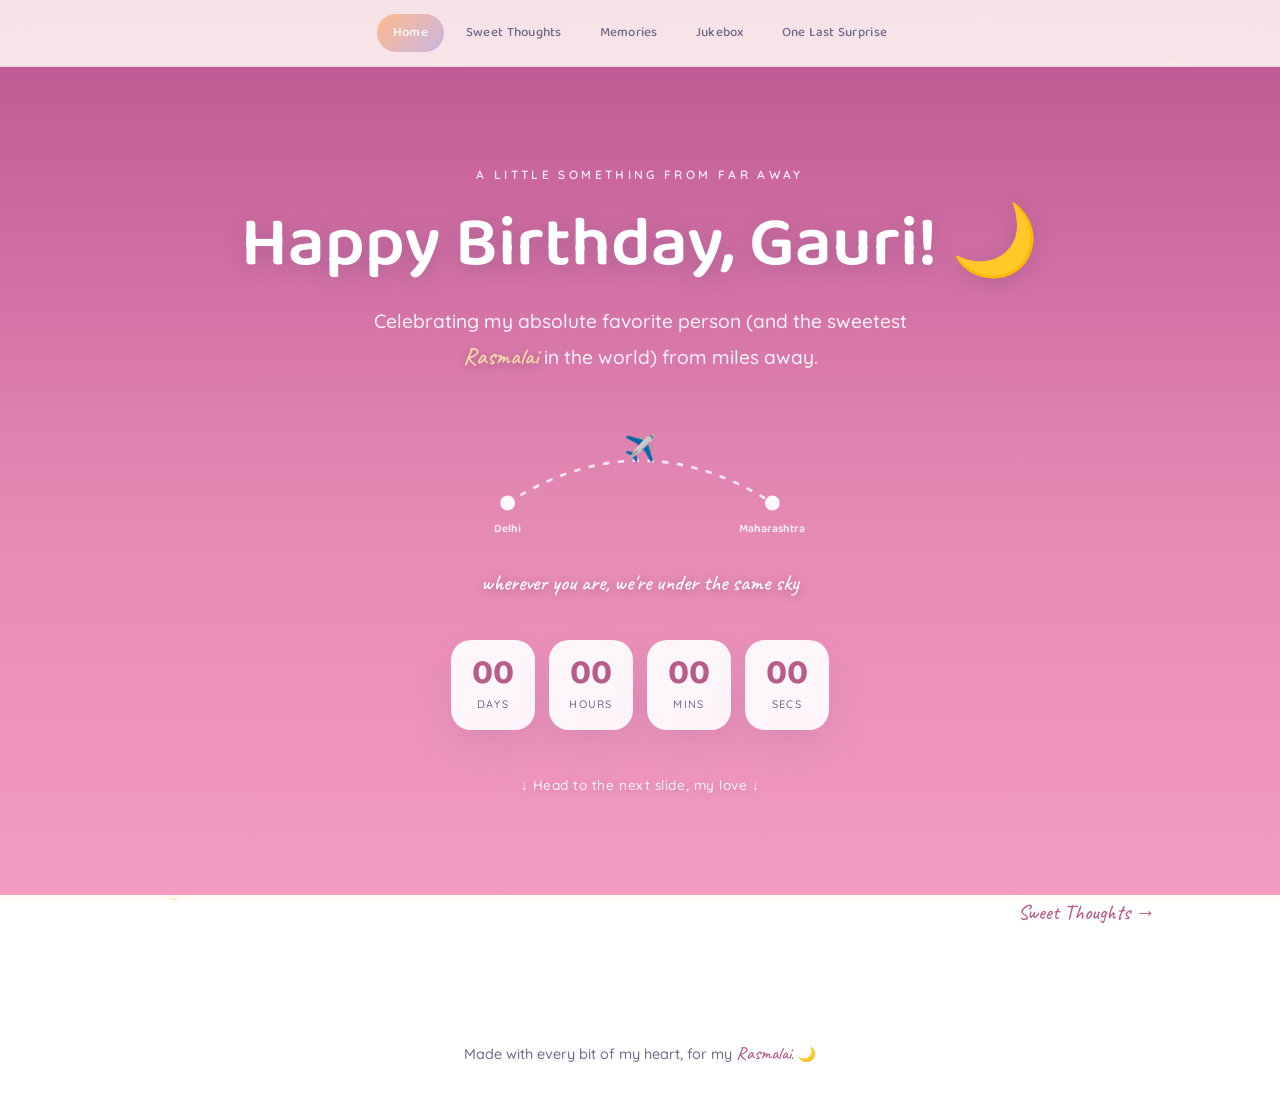
==== commit c8983df4: "Remove lock overlay from index.html Removed the lock overlay section from the HTML." ====
--- a/index.html
+++ b/index.html
@@ -13,13 +13,7 @@
 
 <div id="particle-layer" aria-hidden="true"></div>
 
-<div id="lock-overlay">
-  <div class="lock-card">
-    <span class="lock-emoji">🔒🌙</span>
-    <h2>Ah-ah-ah! No peeking yet, Rasmalai.</h2>
-    <p>Good things come to those who wait! Let the timer tick down... 😉✨</p>
-  </div>
-</div>
+
 
 <canvas id="confetti-canvas"></canvas>
 
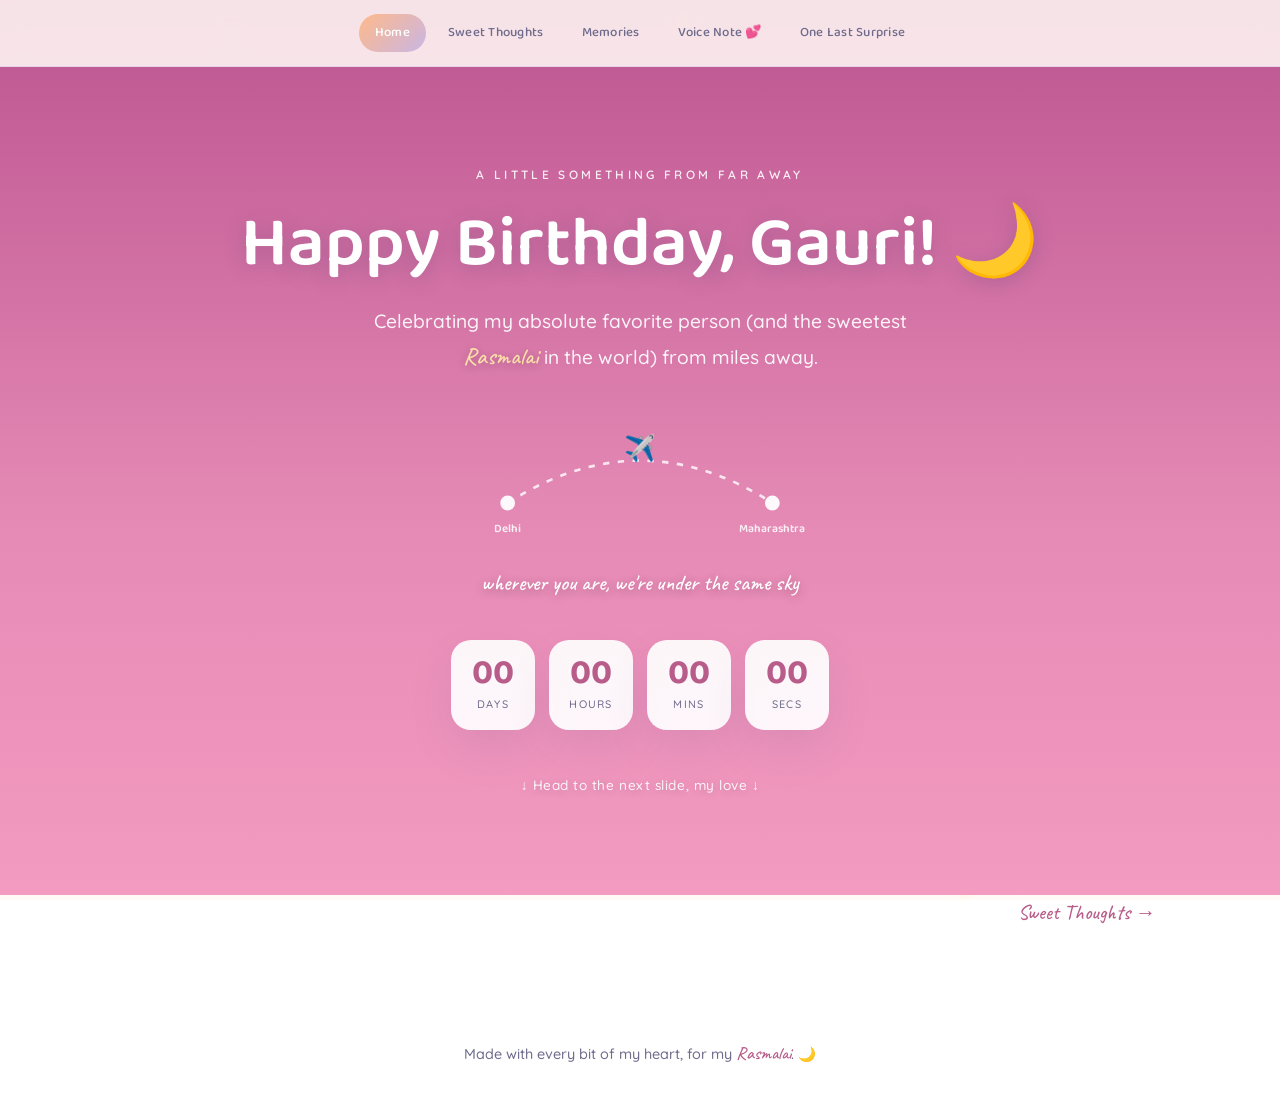
==== commit 856b9c6d: "Rename Jukebox link to Voice Note 💕" ====
--- a/index.html
+++ b/index.html
@@ -21,7 +21,7 @@
   <a href="index.html" class="active">Home</a>
   <a href="thoughts.html">Sweet Thoughts</a>
   <a href="memories.html">Memories</a>
-  <a href="jukebox.html">Jukebox</a>
+  <a href="jukebox.html">Voice Note 💕</a>
   <a href="surprise.html">One Last Surprise</a>
 </nav>
 
